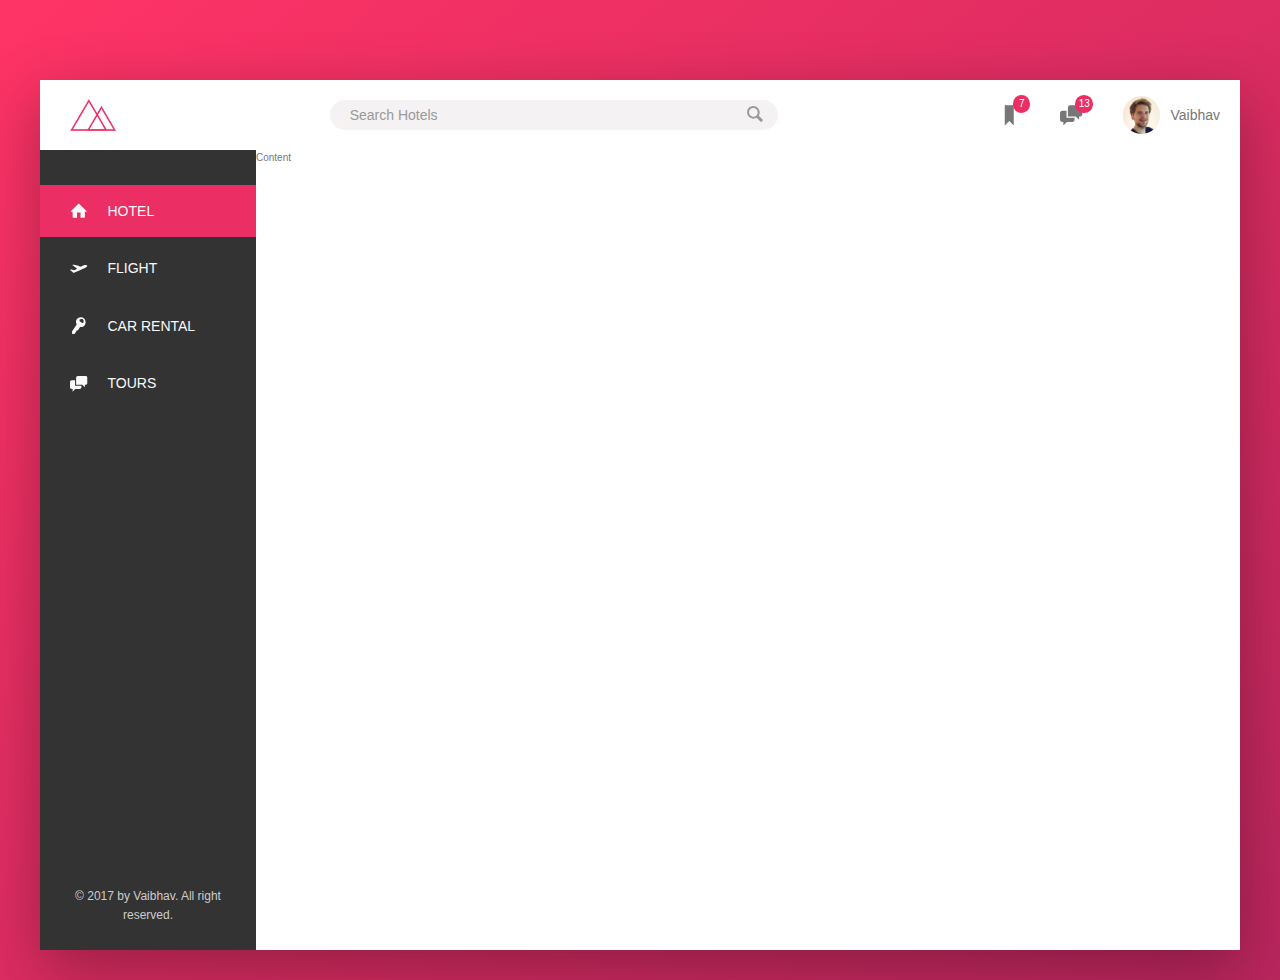
==== index.html @ e7c35ef9 "Trillio Landing Page" ====
<!DOCTYPE html>
<html lang="en">

<head>
    <meta charset="UTF-8">
    <meta name="viewport" content="width=device-width, initial-scale=1.0">

    <link href="https://fonts.googleapis.com/css?family=Open+Sans:300,400,600" rel="stylesheet">
    <link rel="stylesheet" href="css/style.css">
    <link rel="shortcut icon" type="image/png" href="img/favicon.png">

    <title>trillo &mdash; Your all-in-one booking app</title>
</head>

<body>
    <div class="container">
        <header class="header">
            <img src="img/logo.png" class="logo" alt="trillio logo">
            <form action="#" class="search">
                <input type="text" placeholder="Search Hotels" class="search_input">
                <button class="search_button">
                    <svg class="search_icon">
                        <use xlink:href="img/sprite file.svg#icon-magnifying-glass"></use>
                    </svg>
                </button>
            </form>
            <nav class="user-nav">
                <div class="user-nav-icon-box">
                    <svg class="user-nav-icon">
                        <use xlink:href="img/sprite file.svg#icon-bookmark"></use>
                    </svg>
                    <span class="user-nav-notification">7</span>
                </div>
                <div class="user-nav-icon-box">
                    <svg class="user-nav-icon">
                        <use xlink:href="img/sprite file.svg#icon-chat"></use>
                    </svg>
                    <span class="user-nav-notification">13</span>
                </div>
                <div class="user-nav-user">
                    <img src="img/user.jpg" alt="User Logo" class="user-nav-user-photo">
                    <span class="user-nav-user-name">Vaibhav</span>
                </div>
            </nav>
        </header>
        <div class="content">
            <nav class="sidebar">
                <ol class="side-nav">
                    <li class="side-nav-items side-nav-items--active">
                        <a href="#" class="side-nav-link">
                            <svg class="side-nav-icon">
                                <use xlink:href="img/sprite file.svg#icon-home"></use>
                            </svg>
                            <span>Hotel</span>
                        </a>
                    </li>
                    <li class="side-nav-items">
                        <a href="#" class="side-nav-link">
                            <svg class="side-nav-icon">
                                <use xlink:href="img/sprite file.svg#icon-aircraft-take-off"></use>
                            </svg>
                            <span>Flight</span>
                        </a>
                    </li>
                    <li class="side-nav-items">
                        <a href="#" class="side-nav-link">
                            <svg class="side-nav-icon">
                                <use xlink:href="img/sprite file.svg#icon-key"></use>
                            </svg>
                            <span>Car Rental</span>
                        </a>
                    </li>
                    <li class="side-nav-items">
                        <a href="#" class="side-nav-link">
                            <svg class="side-nav-icon">
                                <use xlink:href="img/sprite file.svg#icon-chat"></use>
                            </svg>
                            <span>Tours</span>
                        </a>
                    </li>

                </ol>
                <div class="legal">
                    &copy; 2017 by Vaibhav. All right reserved.
                </div>
            </nav>
            <main class="hotel-view">
                Content
            </main>
        </div>
    </div>
</body>

</html>
---- css/style.css ----
*{
    margin: 0;
    padding: 0;
    
}

html{
    font-size: 62.5%;
box-sizing: border-box;
}

body{
    font-family: 'Open-Sans', sans-serif;
    font-weight: 400;
    line-height: 1.6;
    background-image: linear-gradient(to right bottom, #FF3366, #BA265D);
    background-size: cover;
    background-repeat: no-repeat;
    min-height: 100vh;
    color: #777;
}

.container{
max-width: 120rem;
margin: 8rem auto;
background-color: #f4f2f2;
box-shadow: 0 2rem 6rem rgba(0,0,0,.3);
min-height: 50rem;
}

.header{
    font-size: 1.4rem;
min-height:7rem ;
background-color: #fff;
border-bottom: #f4f2f2;
display: flex;
justify-content: space-between;
align-items: center;
}

.content{
display: flex;
}

.sidebar{
background-color: #333;
flex: 0 0 18%;
display: flex;
flex-direction: column;
justify-content: space-between;
}

.hotel-view{
background-color: #fff;
flex-grow: 1;
height: 80rem;
}

.logo{
    height: 3.25rem;
    margin-left: 3rem;
}

.search{
    flex: 0 0 40%;
    display: flex;
    justify-content: center;
    align-items: center;
}

.search_input{
font-family: inherit;
font-size: inherit;
background-color: #f4f2f2;
border: none;
color: inherit;
padding: 0.7rem 2rem;
border-radius: 100px;
min-width: 85%;
transition: all .2s;
margin-right: -3.25rem;
}

.search_input::placeholder {
  color: #999; /* Adjust the color code to the desired lighter color */
}


.search_input:focus{
    min-width: 100%;
    outline: none;
    background-color: #f0eeee;
}

.search_button{
border: none;
background-color: #f4f2f2;
}


.search_button:focus{
 outline: none;
}

.search_button:active{
    transform: translateY(2px);
}
.search_icon{
height: 2rem;
width: 2rem;
fill: #999;
}

.user-nav{
    align-self: stretch;
    display: flex;
     
    align-items: center;
   
}

.user-nav-icon-box{
  position: relative;
}

.user-nav-icon-box,
.user-nav-user{
padding: 0 2rem;
    cursor: pointer;
    height: 100%;
      display: flex;
    align-items: center;
}

.user-nav-icon-box:hover,
.user-nav-user:hover{
    background-color: #777;
}

.user-nav-icon{
height: 2.25rem;
width: 2.25rem;
fill: #777;
//position: relative;

}

.user-nav-notification{
font-size: 1rem;
height: 1.75rem;
width: 1.75rem;
border-radius: 50%;
background-color: #eb2f64;
color: #fff;
position: absolute;
top: 1.5rem;
right: 1rem;
display: flex;
align-items: center;
justify-content: center;

}

.user-nav-use{


}

.user-nav-user-photo{
    height: 3.75rem;
    //width: 3.75rem;
    border-radius: 50%;
    margin-right:1rem;

    
}

.side-nav{
    font-size: 1.4rem;
    list-style: none;
    margin-top: 3.5rem;

}

.side-nav-items{
position: relative;
}

.side-nav-items:not(:last-child){
    margin-bottom: .5rem;
}

.side-nav-items::before{
    content: "";
    position: absolute;
    top: 0;
    left: 0;
    height: 100%;
    width: 3px;
    background-color: #eb2f64;
    transform: scaleY(0);
    transition:transform .2s,
                width .4s cubic-bezier(1,0,0,1) .2s;

    

}

.side-nav-items:hover::before,
.side-nav-items--active::before{
    transform: scaleY(1);
    width: 100%;
}

/* .side-nav-items:active::before{
    background-color: #ff3366;
} */

.side-nav-link:visited,.side-nav-link:link{
color: #faf9f9;
text-decoration: none;
text-transform: uppercase;
display: block;
padding: 1.5rem 3rem;
display: flex;
align-items: center;
position: relative;
z-index: 1;
}

.side-nav-icon{
    width: 1.75rem;
    height: 1.75rem;
    margin-right: 2rem;
    fill: currentColor;
}

.legal{
    font-size: 1.2rem;
    text-align: center;
    padding: 2.5rem;
    color: #ccc;
}
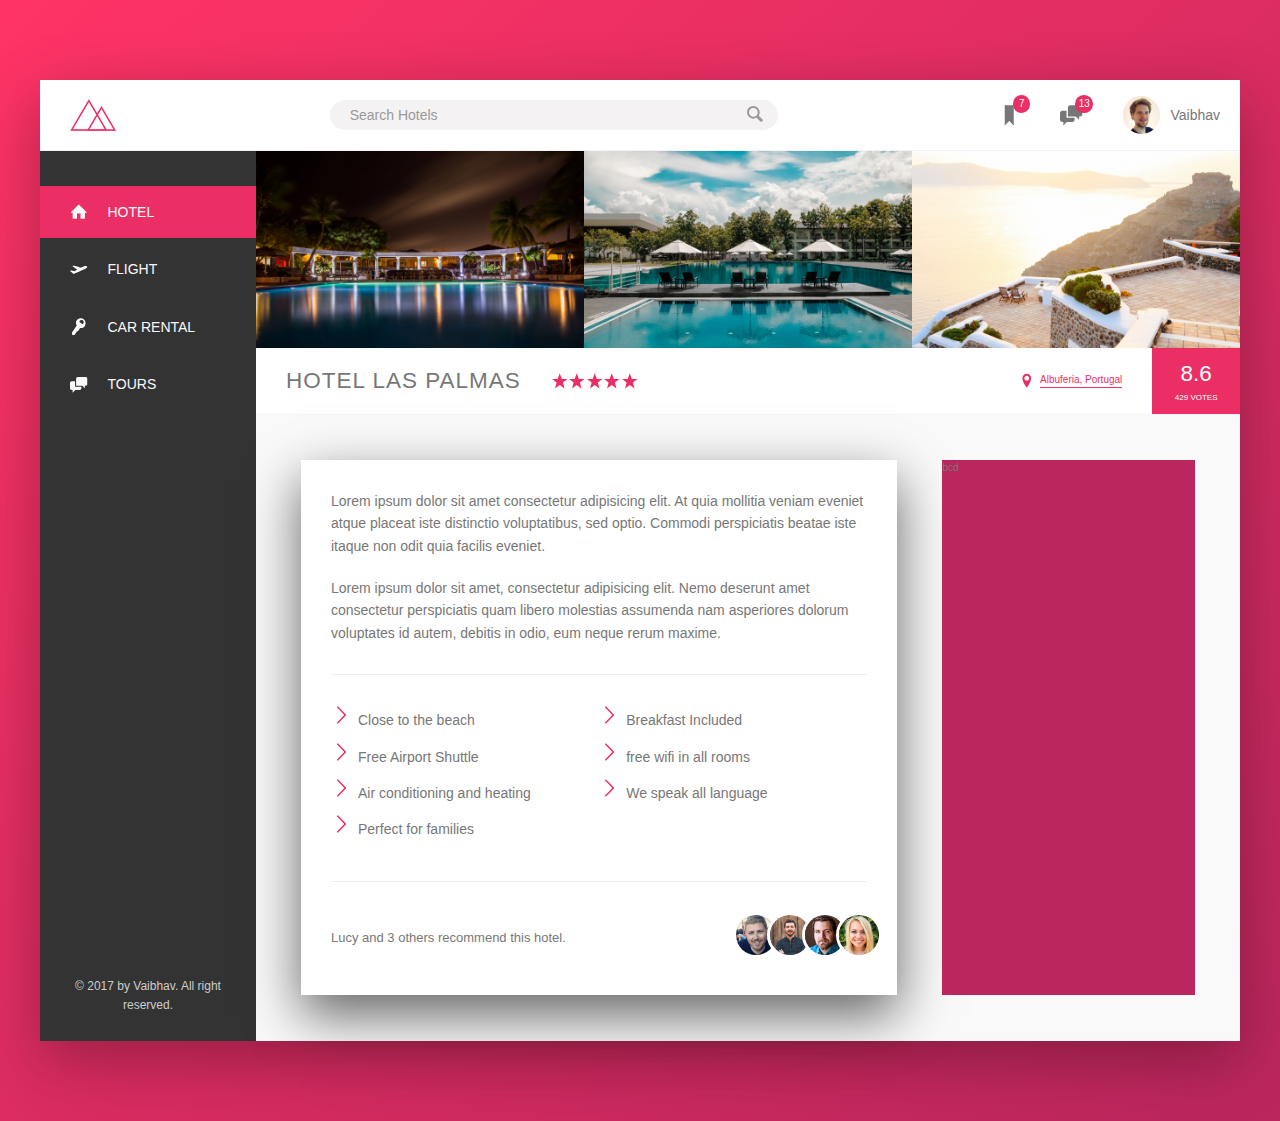
==== commit 95a6ec53: "Updated nav and main section" ====
--- a/index.html
+++ b/index.html
@@ -85,7 +85,82 @@
                 </div>
             </nav>
             <main class="hotel-view">
-                Content
+                <div class="gallery">
+                    <figure class="gallery-item">
+                        <img src="img/hotel-1.jpg" alt="Photo of hotel 1" class="gallery-photo">
+                    </figure>
+                    <figure class="gallery-item">
+                        <img src="img/hotel-2.jpg" alt="Photo of hotel 2" class="gallery-photo">
+                    </figure>
+                    <figure class="gallery-item">
+                        <img src="img/hotel-3.jpg" alt="Photo of hotel 3" class="gallery-photo">
+                    </figure>
+                </div>
+                <div class="overview">
+                    <h1 class="overview-heading">Hotel Las Palmas</h1>
+                    <div class="overview-stars">
+                        <svg class="overview-icon-star">
+                            <use xlink:href="img/sprite file.svg#icon-star"></use>
+                        </svg>
+                        <svg class="overview-icon-star">
+                            <use xlink:href="img/sprite file.svg#icon-star"></use>
+                        </svg>
+                        <svg class="overview-icon-star">
+                            <use xlink:href="img/sprite file.svg#icon-star"></use>
+                        </svg>
+                        <svg class="overview-icon-star">
+                            <use xlink:href="img/sprite file.svg#icon-star"></use>
+                        </svg>
+                        <svg class="overview-icon-star">
+                            <use xlink:href="img/sprite file.svg#icon-star"></use>
+                        </svg>
+                    </div>
+                    <div class="overview-location">
+                        <svg class="overview-icon-location">
+                            <use xlink:href="img/sprite file.svg#icon-location-pin"></use>
+                        </svg>
+                        <button class="btn-inline">Albuferia, Portugal</button>
+                    </div>
+                    <div class="overview-rating">
+                        <div class="overview-rating-average">8.6</div>
+                        <div class="overview-rating-count">429 votes</div>
+                    </div>
+                </div>
+                <div class="detail">
+                    <div class="description">
+                        <p class="paragraph">
+                            Lorem ipsum dolor sit amet consectetur adipisicing elit. At quia mollitia veniam eveniet
+                            atque placeat iste distinctio voluptatibus, sed optio. Commodi perspiciatis beatae iste
+                            itaque non odit quia facilis eveniet.
+                        </p>
+                        <p class="paragraph">Lorem ipsum dolor sit amet, consectetur adipisicing elit. Nemo deserunt
+                            amet consectetur
+                            perspiciatis quam libero molestias assumenda nam asperiores dolorum voluptates id autem,
+                            debitis in odio, eum neque
+                            rerum maxime.</p>
+                        <ul class="list">
+                            <li class="list-item">Close to the beach</li>
+                            <li class="list-item">Breakfast Included</li>
+                            <li class="list-item">Free Airport Shuttle</li>
+                            <li class="list-item">free wifi in all rooms</li>
+                            <li class="list-item">Air conditioning and heating</li>
+                            <li class="list-item">We speak all language</li>
+                            <li class="list-item">Perfect for families</li>
+                        </ul>
+                        <div class="recommend">
+                            <p class="recommend-count">
+                                Lucy and 3 others recommend this hotel.
+                            </p>
+                            <div class="recommend-friends">
+                                <img src="img/user-3.jpg" alt="Friend 1" class="recommend-photo">
+                                <img src="img/user-4.jpg" alt="Friend 2" class="recommend-photo">
+                                <img src="img/user-5.jpg" alt="Friend 3" class="recommend-photo">
+                                <img src="img/user-6.jpg" alt="Friend 4" class="recommend-photo">
+                            </div>
+                        </div>
+                    </div>
+                    <div class="user-review">bcd</div>
+                </div>
             </main>
         </div>
     </div>
--- a/css/style.css
+++ b/css/style.css
@@ -32,7 +32,7 @@
     font-size: 1.4rem;
 min-height:7rem ;
 background-color: #fff;
-border-bottom: #f4f2f2;
+border-bottom:1px solid #f4f2f2;
 display: flex;
 justify-content: space-between;
 align-items: center;
@@ -53,7 +53,7 @@
 .hotel-view{
 background-color: #fff;
 flex-grow: 1;
-height: 80rem;
+//height: 80rem;
 }
 
 .logo{
@@ -240,4 +240,165 @@
     text-align: center;
     padding: 2.5rem;
     color: #ccc;
+}
+.gallery{
+    display: flex;
+}
+.gallery-photo{
+width: 100%;
+display: block;
+}
+
+.overview{
+display: flex;
+align-items: center;
+border-bottom: 1px solid #f4f2f2;
+
+}
+
+.overview-heading{
+font-size: 2.25rem;
+font-weight: 300;
+text-transform: uppercase;
+letter-spacing: 1px;
+padding: 1.5rem 3rem;
+}
+
+.overview-stars{
+margin-right: auto;
+display: flex;
+}
+
+.overview-icon-star, .overview-icon-location{
+width: 1.75rem;
+height: 1.75rem;
+fill: #eb2f64;
+}
+
+.overview-location{
+display: flex;
+align-items: center;
+margin-right: 3rem;
+}
+
+.overview-icon-location{
+    margin-right: 0.5rem;
+}
+
+.overview-rating{
+background-color: #eb2f64;
+color: white;
+display: flex;
+flex-direction: column;
+justify-content: center;
+align-self: stretch;
+padding:0rem 2.25rem ;
+align-items: center;
+}
+
+.overview-rating-average{
+font-size: 2.25rem;
+font-weight: 300;
+}
+
+.overview-rating-count{
+font-size: 0.8rem;
+text-transform: uppercase;
+}
+.btn-inline{
+    border: none;
+    color: #eb2f64;
+    font-size: inherit;
+    background-color: white;
+    border-bottom: 1px solid currentColor;
+    padding-bottom:2px ;
+    display: inline-block;
+    cursor: pointer;
+}
+
+.detail{
+display: flex;
+padding: 4.5rem;
+background-color: #faf9f9;
+border-bottom: 1px solid #f4f9f9;
+}
+
+.description{
+background-color: white;
+box-shadow: 0 2rem 5rem rgba(0,0,0,0.6);
+flex: 0 0 60%;
+margin-right: 4.5rem;
+padding: 3rem;
+font-size: 1.4rem;
+}
+
+.user-review{
+background-color: #BA265D;
+flex: 1;
+}
+
+.paragraph:not(:last-of-type){
+margin-bottom:2rem ;
+}
+
+.list{
+    margin: 3rem 0;
+    list-style: none;
+    padding: 3rem 0;
+    border-top:1px solid #f0eeee; 
+    border-bottom: 1px solid #f0eeee;
+    display: flex;
+    flex-wrap: wrap;
+}
+
+.list-item {
+    flex: 0 0 50%;
+    margin-bottom: 1rem;
+}
+
+.list-item::before {
+    content: "";
+    display: inline-block;
+    height: 2rem;
+    width: 2rem;
+    margin-right: .7rem;
+
+    /* Specify the background color as fallback */
+    background-color: #eb2f64;
+
+    /* Use CSS masking for newer browsers */
+    -webkit-mask-image: url(../img/chevron-thin-right.svg); /* WebKit-based browsers */
+    mask-image: url(../img/chevron-thin-right.svg); /* Standard syntax for other browsers */
+    -webkit-mask-size: cover;
+    mask-size: cover;
+}
+
+
+.recommend{
+    font-size: 1.3rem;
+    color:#777;
+    display: flex;
+    align-items: center;
+    justify-content: space-between;
+
+}
+
+.recommend-count{
+
+}
+
+.recommend-friend{
+
+}
+
+.recommend-photo{
+    height: 4rem;
+    width: 4rem;
+    border-radius: 50%;
+    border: 3px solid white;
+    box-sizing: content-box;
+}
+
+.recommend-photo:not(last-child){
+    margin-right: -1.5rem;
 }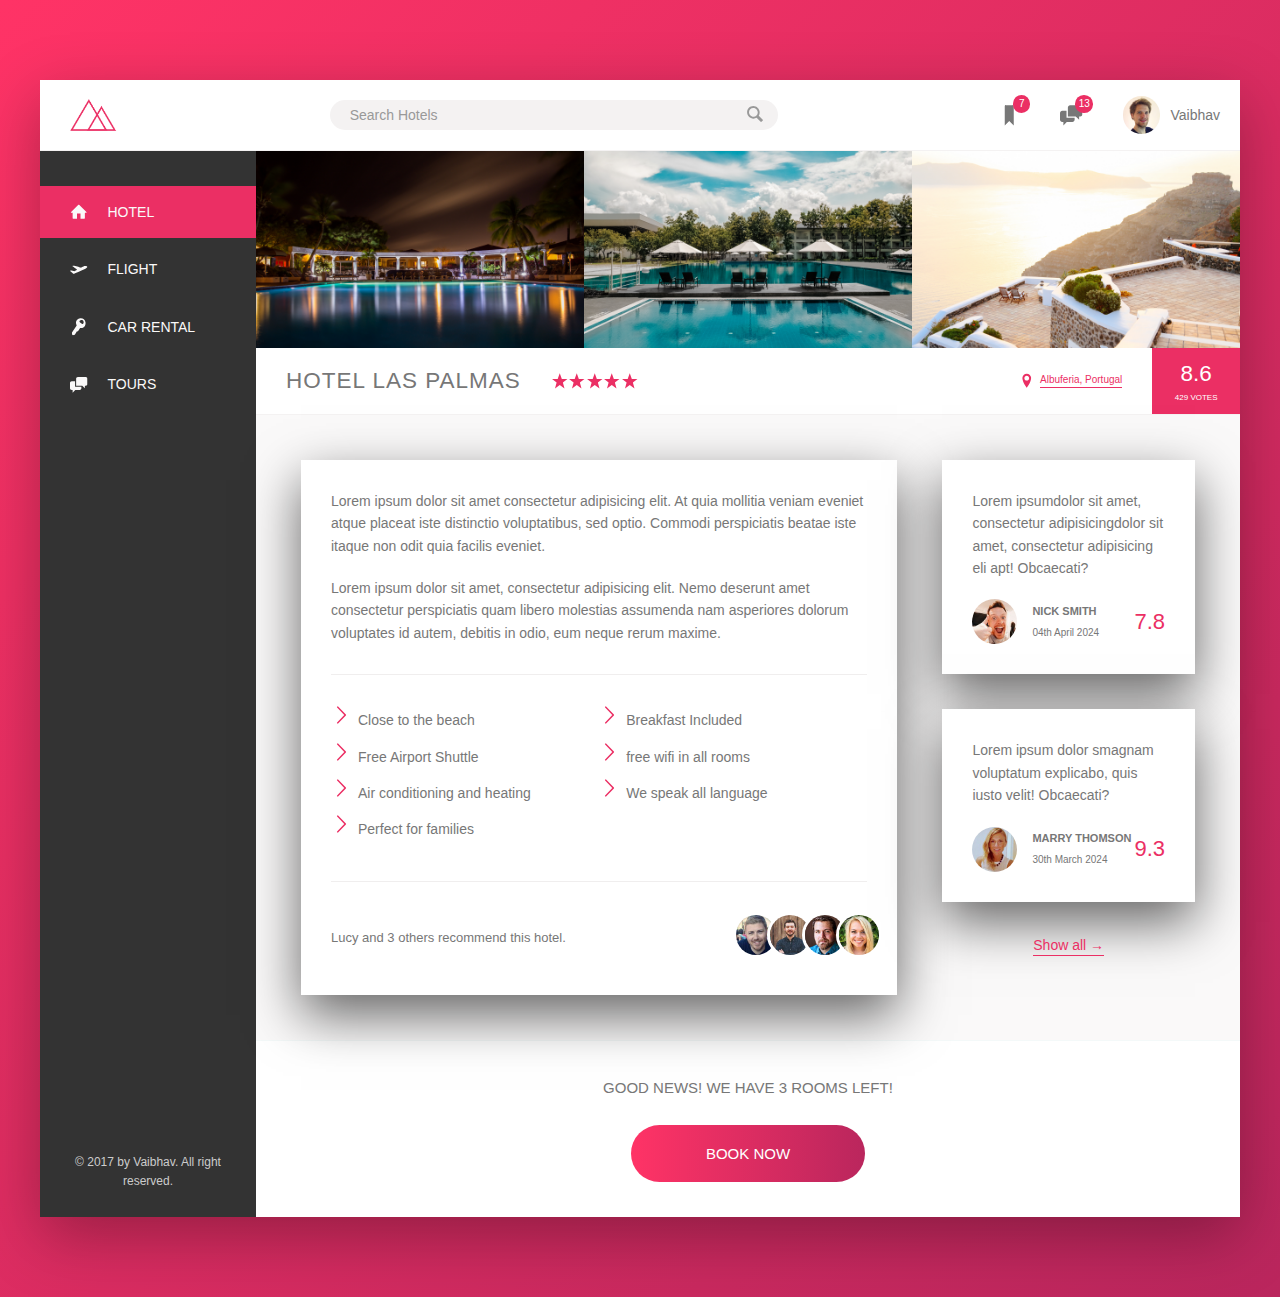
==== commit 57ad9d3f: "Updated" ====
--- a/index.html
+++ b/index.html
@@ -159,7 +159,43 @@
                             </div>
                         </div>
                     </div>
-                    <div class="user-review">bcd</div>
+                    <div class="user-review">
+                        <figure class="review">
+                            <blockquote class="review-text">
+                                Lorem ipsumdolor sit amet, consectetur adipisicingdolor sit amet, consectetur
+                                adipisicing eli apt! Obcaecati?
+                            </blockquote>
+                            <figcaption class="review-user">
+                                <img src="img/user-1.jpg" alt="User 1" class="review-photo">
+                                <div class="review-user-box">
+                                    <p class="review-user-name">Nick Smith</p>
+                                    <p class="review-user-date">04th April 2024</p>
+                                </div>
+                                <div class="review-rating">7.8</div>
+                            </figcaption>
+                        </figure>
+                        <figure class="review">
+                            <blockquote class="review-text">
+                                Lorem ipsum dolor smagnam voluptatum explicabo, quis iusto velit! Obcaecati?
+                            </blockquote>
+                            <figcaption class="review-user">
+                                <img src="img/user-2.jpg" alt="User 1" class="review-photo">
+                                <div class="review-user-box">
+                                    <p class="review-user-name">Marry Thomson</p>
+                                    <p class="review-user-date">30th March 2024
+                                    </p>
+                                </div>
+                                <div class="review-rating">9.3</div>
+                            </figcaption>
+                        </figure>
+                        <button class="btn-inline show-all">Show all <span>&rarr;</span></button>
+                    </div>
+                </div>
+                <div class="cta-section">
+                    <h2 class="cta-section-book-now">
+                        Good News! We have 3 rooms left!
+                    </h2>
+                    <button class="btn">Book Now</button>
                 </div>
             </main>
         </div>
--- a/css/style.css
+++ b/css/style.css
@@ -321,6 +321,7 @@
 padding: 4.5rem;
 background-color: #faf9f9;
 border-bottom: 1px solid #f4f9f9;
+font-size: 1.4rem;
 }
 
 .description{
@@ -333,8 +334,11 @@
 }
 
 .user-review{
-background-color: #BA265D;
+//background-color: #BA265D;
 flex: 1;
+display:flex;
+flex-direction:column;
+align-items:center;
 }
 
 .paragraph:not(:last-of-type){
@@ -401,4 +405,249 @@
 
 .recommend-photo:not(last-child){
     margin-right: -1.5rem;
+}
+
+.review{
+background-color: #fff;
+box-shadow: 0 2rem 5rem rgba(0,0,0,0.6);
+padding: 3rem;
+margin-bottom: 3.5rem;
+
+
+}
+
+.review-text{
+margin-bottom: 2rem;
+}
+
+.review-user{
+    display: flex;
+    align-items: center;
+
+}
+
+.review-photo{
+    height: 4.5rem;
+    width: 4.5rem;
+    border-radius: 50%;
+    margin-right: 1.5rem;
+
+}
+
+.review-user-box{
+margin-right: auto;
+}
+
+.review-user-name{
+    font-size: 1.1rem;
+    font-weight: 600;
+    text-transform: uppercase;
+    margin-bottom: 0.4rem;
+
+}
+
+.review-user-date{
+font-size: 1rem;
+color: #;
+}
+
+.review-rating{
+color: #eb2f64;
+font-size: 2.2rem;
+font-weight: 300;
+}
+
+.show-all {
+    background-color: transparent; /* Set background color to transparent */
+}
+
+.cta-section{
+    padding: 3.5rem 0;
+    text-align: center;
+}
+
+.cta-section-book-now{
+    text-transform: uppercase;
+    font-size: 1.5rem;
+    font-weight: 300;
+    margin-bottom: 2.5rem;
+}
+
+.btn{
+    font-size: 1.5rem;
+    font-weight: 300;
+    text-transform: uppercase;
+    border-radius: 100px;
+    border: none;
+    background-image: linear-gradient(to right, #ff3366, #ba265d);
+    color: white;
+    padding: 2rem 7.5rem;
+}
+
+
+/* Responsiveness */
+
+/* General Responsive Styles */
+@media (max-width: 1200px) {
+  .container {
+    max-width: 100%;
+    margin: 4rem 2rem;
+  }
+}
+
+/* For Tablets and Small Desktops */
+@media (max-width: 992px) {
+  .header {
+    flex-wrap: wrap;
+  }
+
+  .logo {
+    flex: 0 0 100%;
+    text-align: center;
+    margin-bottom: 1rem;
+  }
+
+  .search {
+    flex: 0 0 60%;
+    margin-right: 2rem;
+  }
+
+  .user-nav {
+    flex: 0 0 calc(40% - 2rem);
+  }
+
+  .detail {
+    flex-direction: column;
+  }
+
+  .description {
+    margin-right: 0;
+    margin-bottom: 3rem;
+  }
+}
+
+/* For Tablets */
+@media (max-width: 768px) {
+  .content {
+    flex-direction: column;
+  }
+
+  .sidebar {
+    flex: 0 0 auto;
+    margin-bottom: 2rem;
+  }
+
+  .side-nav {
+    display: flex;
+    flex-wrap: wrap;
+    margin-top: 0;
+  }
+
+  .side-nav-items {
+    flex: 0 0 33.333333%;
+  }
+
+  .overview-stars,
+  .overview-rating {
+    margin: 0 1rem;
+  }
+
+  .recommend {
+    flex-direction: column;
+    align-items: flex-start;
+  }
+
+  .recommend-photo:not(:last-child) {
+    margin-right: 0.5rem;
+  }
+}
+
+/* For Mobile Devices */
+@media (max-width: 576px) {
+  .search {
+    flex: 0 0 100%;
+    margin-right: 0;
+    margin-bottom: 1rem;
+  }
+
+  .user-nav {
+    flex: 0 0 100%;
+    justify-content: space-around;
+  }
+
+  .side-nav-items {
+    flex: 0 0 50%;
+  }
+
+  .overview-stars,
+  .overview-rating {
+    margin: 0 0.5rem;
+  }
+
+  .overview-rating-average {
+    font-size: 1.8rem;
+  }
+
+  .list-item {
+    flex: 0 0 100%;
+  }
+
+  .review-photo {
+    height: 3rem;
+    width: 3rem;
+    margin-right: 1rem;
+  }
+
+  .review-rating {
+    font-size: 1.8rem;
+  }
+
+  .cta-section-book-now {
+    font-size: 1.2rem;
+  }
+
+  .btn {
+    padding: 1.5rem 4rem;
+    font-size: 1.2rem;
+  }
+}
+
+/* For Smaller Mobile Devices */
+@media (max-width: 400px) {
+  .header {
+    flex-direction: column;
+    align-items: flex-start;
+  }
+
+  .search {
+    margin-top: 1rem;
+  }
+
+  .user-nav {
+    flex-direction: row;
+    justify-content: space-between;
+  }
+
+  .side-nav-items {
+    flex: 0 0 100%;
+  }
+
+  .overview-stars,
+  .overview-rating {
+    margin: 0.5rem 0;
+  }
+
+  .review-photo {
+    height: 2.5rem;
+    width: 2.5rem;
+  }
+
+  .cta-section-book-now {
+    font-size: 1rem;
+  }
+
+  .btn {
+    padding: 1rem 3rem;
+    font-size: 1rem;
+  }
 }